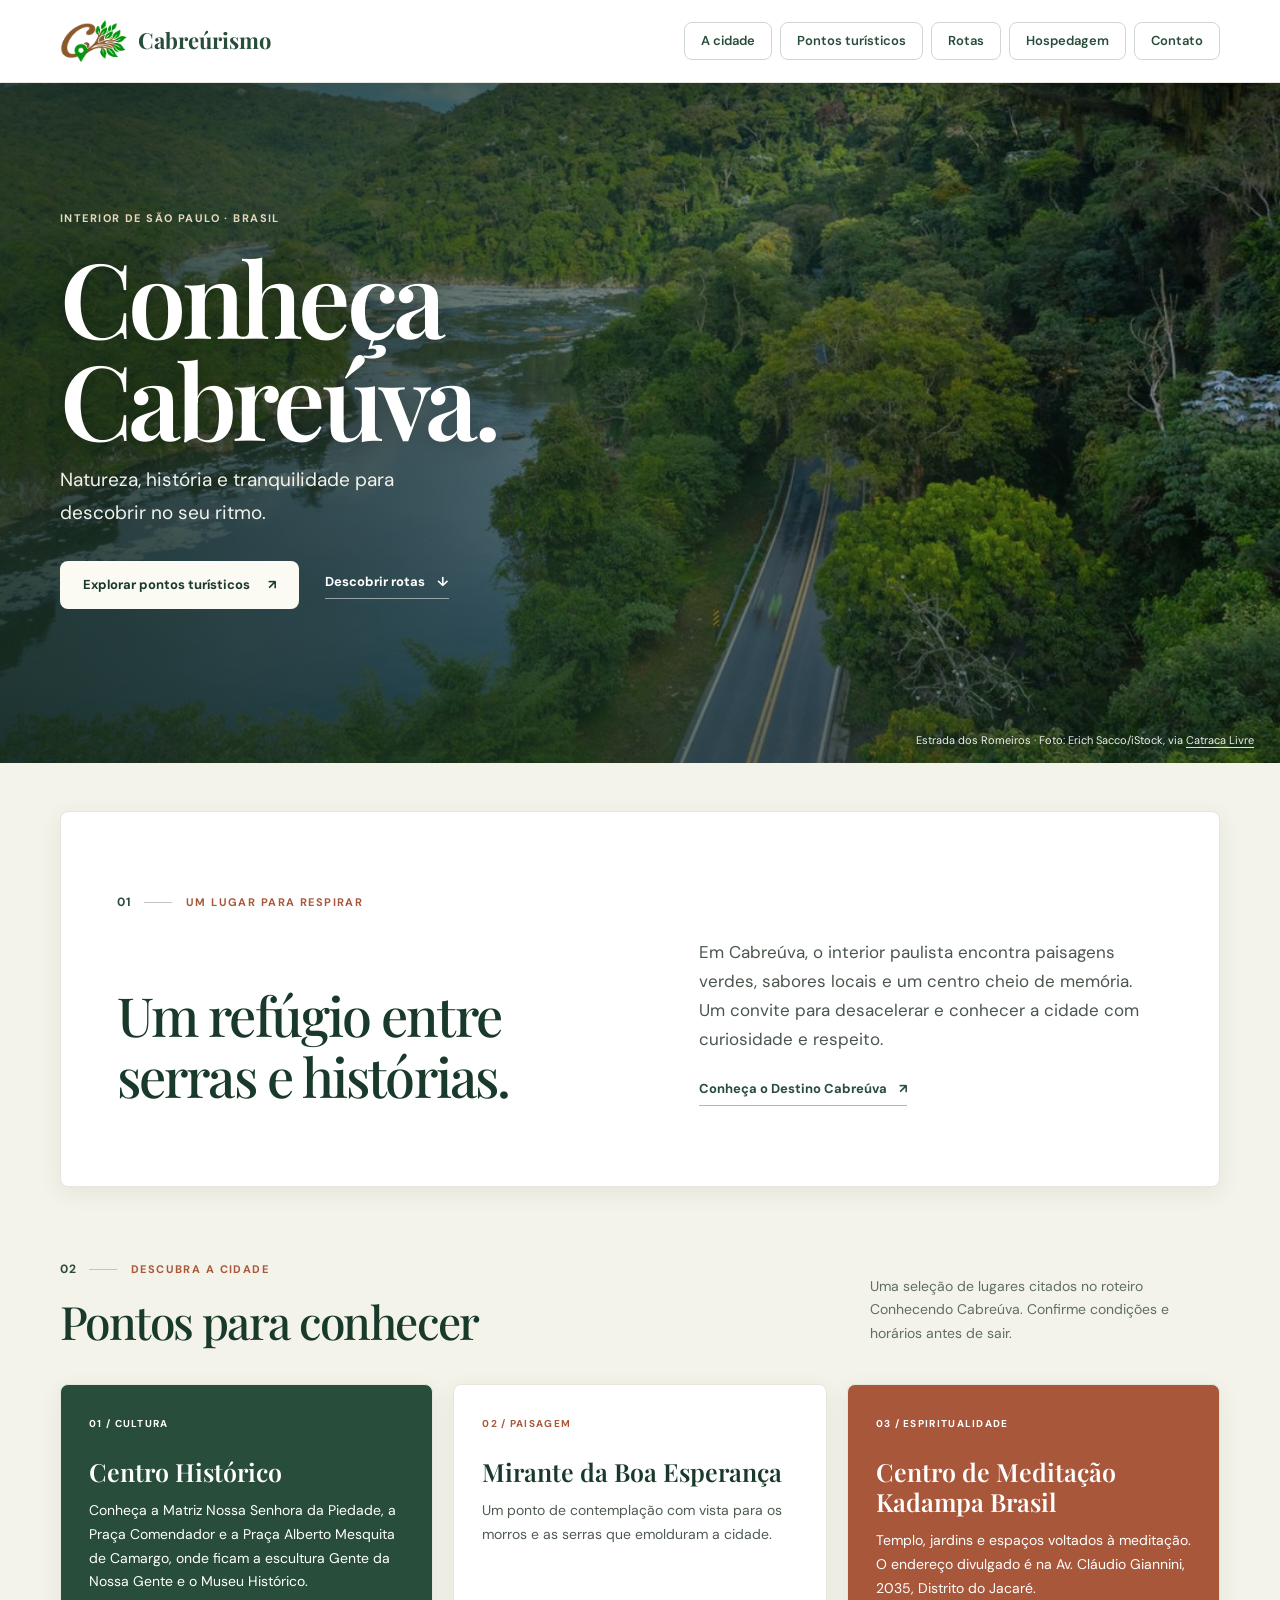
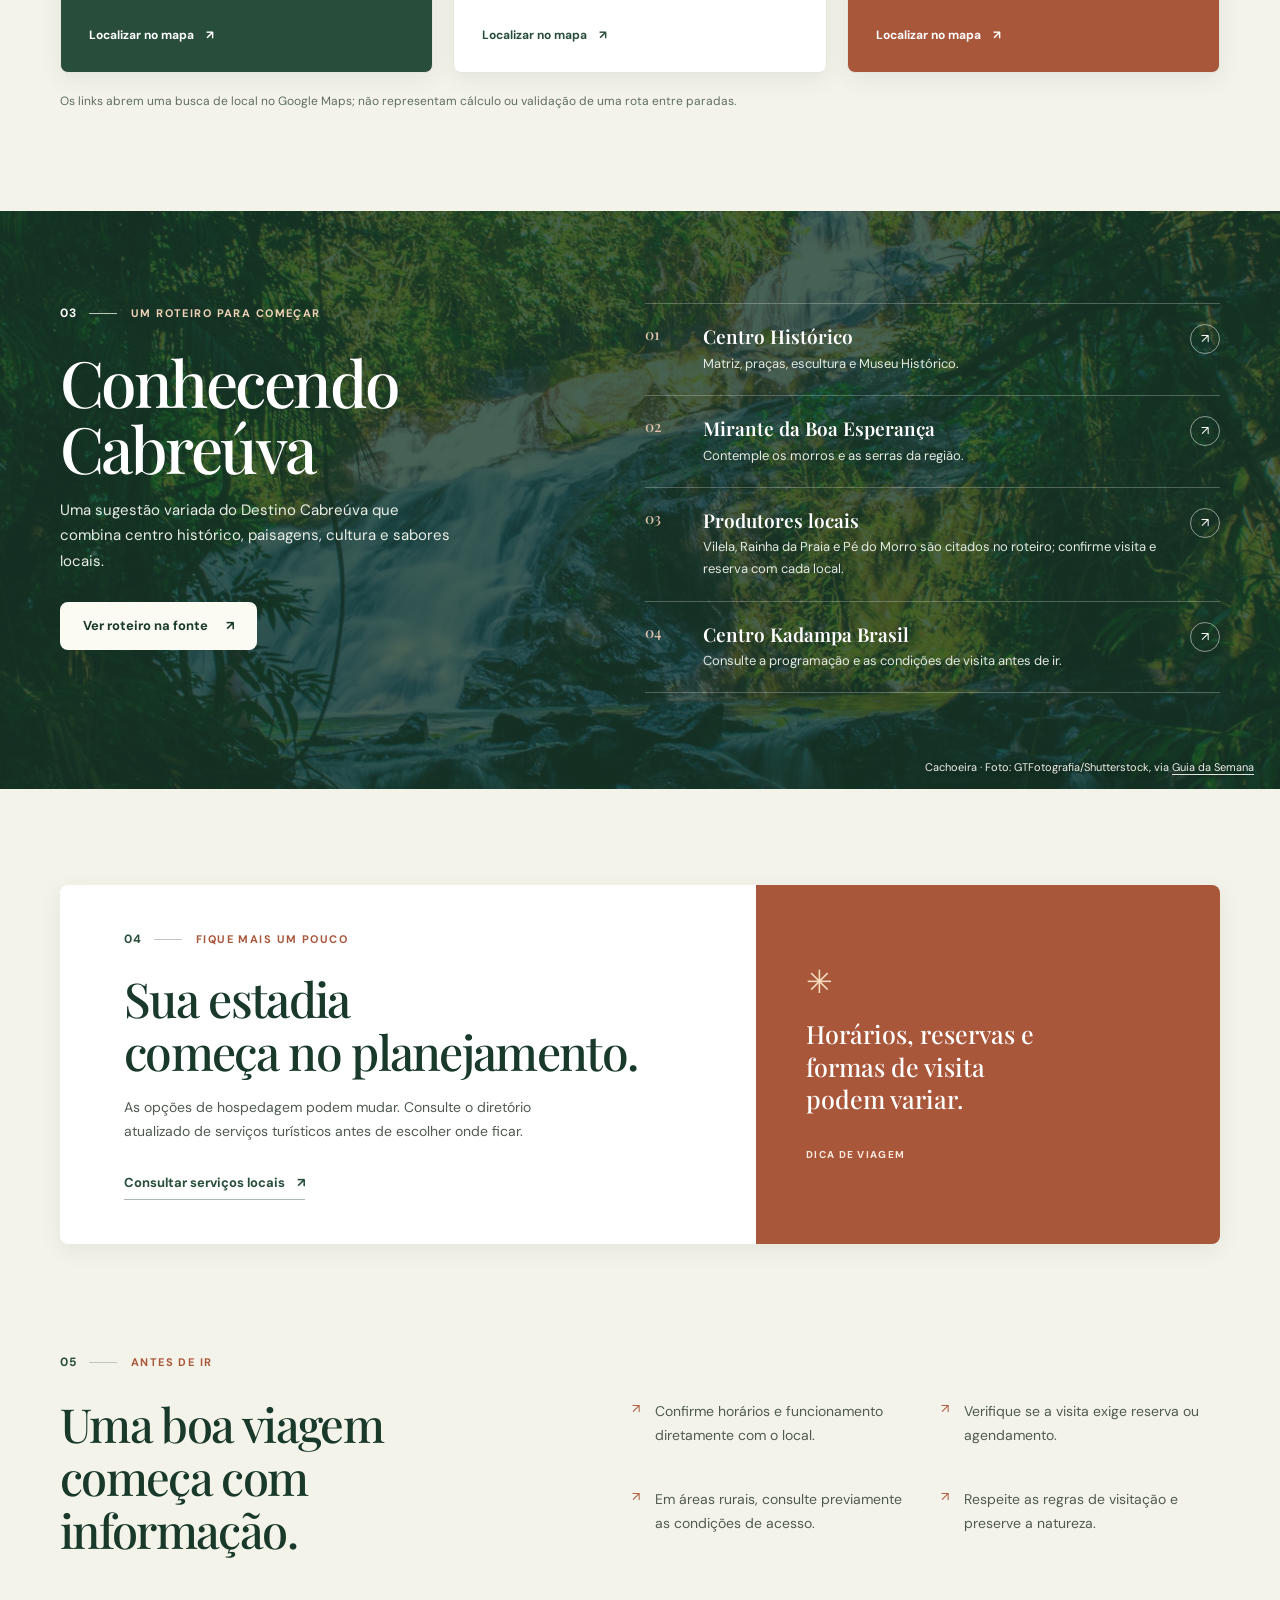
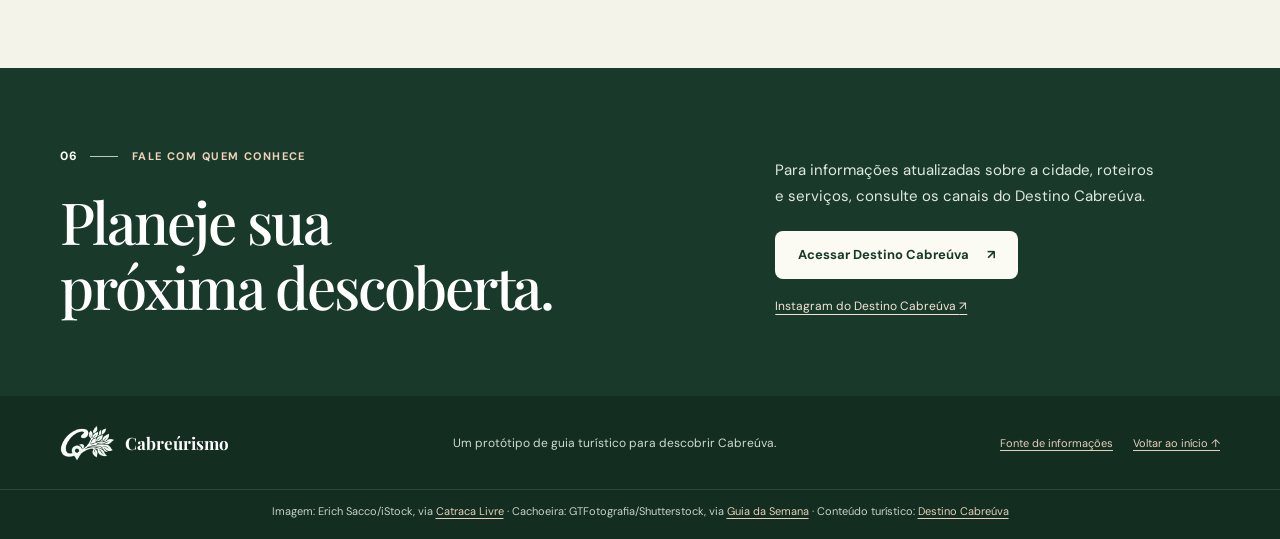
==== index.html @ c3383c12 "primeiro commit" ====
<!doctype html>
<html lang="pt-BR">
  <head>
    <meta charset="utf-8">
    <meta name="viewport" content="width=device-width, initial-scale=1">
    <meta name="theme-color" content="#284d3b">
    <meta name="description" content="Descubra pontos turísticos, paisagens e roteiros para conhecer Cabreúva, no interior de São Paulo.">
    <meta property="og:type" content="website">
    <meta property="og:title" content="Cabreurismo — conheça Cabreúva">
    <meta property="og:description" content="Um guia simples para explorar a natureza, a cultura e os roteiros de Cabreúva.">
    <title>Cabreúrismo — conheça Cabreúva</title>
    <link href="https://cdn.jsdelivr.net/npm/bootstrap@5.3.3/dist/css/bootstrap.min.css" rel="stylesheet">
    <link rel="stylesheet" href="style.css">
  </head>
  <body>
    <a class="skip-link" href="#conteudo">Pular para o conteúdo</a>

    <header class="site-header" id="inicio">
  <div class="header-inner">
    <a class="brand" href="#inicio" aria-label="Cabreurismo — início">
      <img class="brand-logo" src="images/logocabreurismo.png" alt="">
      <span>Cabreúrismo</span>
    </a>

    <nav class="main-nav" aria-label="Navegação principal">
      <a class="btn btn-forest" href="#cidade">A cidade</a>
      <a class="btn btn-forest" href="#atrativos">Pontos turísticos</a>
      <a class="btn btn-forest" href="#roteiros">Rotas</a>
      <a class="btn btn-forest" href="#hospedagem">Hospedagem</a>
      <a class="btn btn-forest" href="#contato">Contato</a>
    </nav>
  </div>
</header>

    <main id="conteudo">
      <section class="hero" aria-labelledby="hero-title">
        <img class="hero-image" src="images/estrada-dos-romeiros-cabreuva.jpg.jpeg" alt="Vista aérea da Estrada dos Romeiros atravessando uma paisagem verde de Cabreúva" fetchpriority="high">
        <div class="hero-shade" aria-hidden="true"></div>
        <div class="hero-copy">
          <p class="eyebrow eyebrow-light">Interior de São Paulo · Brasil</p>
          <h1 id="hero-title">Conheça<br>Cabreúva.</h1>
          <p class="hero-description">Natureza, história e tranquilidade para descobrir no seu ritmo.</p>
          <div class="hero-actions">
            <a class="button button-light" href="#atrativos">Explorar pontos turísticos <span aria-hidden="true">↗</span></a>
            <a class="text-link text-link-light" href="#roteiros">Descobrir rotas <span aria-hidden="true">↓</span></a>
          </div>
        </div>
        <p class="photo-credit">Estrada dos Romeiros · Foto: Erich Sacco/iStock, via <a href="https://catracalivre.com.br/viagem-livre/cidade-no-interior-de-sp-se-destaca-por-suas-belezas-naturais-tranquilidade-e-bom-custo-de-vida/" target="_blank" rel="noreferrer">Catraca Livre</a></p>
      </section>

      <section class="intro section-wrap" id="cidade" aria-labelledby="city-title">
        <div class="section-kicker"><span>01</span><span>Um lugar para respirar</span></div>
        <div class="intro-grid">
          <h2 id="city-title">Um refúgio entre<br>serras e histórias.</h2>
          <div class="intro-copy">
            <p>Em Cabreúva, o interior paulista encontra paisagens verdes, sabores locais e um centro cheio de memória. Um convite para desacelerar e conhecer a cidade com curiosidade e respeito.</p>
            <a class="text-link" href="https://destinocabreuva.com/" target="_blank" rel="noreferrer">Conheça o Destino Cabreúva <span aria-hidden="true">↗</span></a>
          </div>
        </div>
      </section>

      <section class="attractions section-wrap" id="atrativos" aria-labelledby="attractions-title">
        <div class="section-heading">
          <div>
            <div class="section-kicker"><span>02</span><span>Descubra a cidade</span></div>
            <h2 id="attractions-title">Pontos para conhecer</h2>
          </div>
          <p>Uma seleção de lugares citados no roteiro Conhecendo Cabreúva. Confirme condições e horários antes de sair.</p>
        </div>

        <div class="attraction-grid">
          <article class="place-card place-card-featured">
            <span class="place-number">01 / CULTURA</span>
            <h3>Centro Histórico</h3>
            <p>Conheça a Matriz Nossa Senhora da Piedade, a Praça Comendador e a Praça Alberto Mesquita de Camargo, onde ficam a escultura Gente da Nossa Gente e o Museu Histórico.</p>
            <a class="card-link" href="https://www.google.com/maps/search/?api=1&query=Centro+Hist%C3%B3rico+de+Cabre%C3%BAva+SP" target="_blank" rel="noreferrer">Localizar no mapa <span aria-hidden="true">↗</span></a>
          </article>
          <article class="place-card place-card-sage">
            <span class="place-number">02 / PAISAGEM</span>
            <h3>Mirante da Boa Esperança</h3>
            <p>Um ponto de contemplação com vista para os morros e as serras que emolduram a cidade.</p>
            <a class="card-link" href="https://www.google.com/maps/search/?api=1&query=Mirante+da+Boa+Esperan%C3%A7a+Cabre%C3%BAva+SP" target="_blank" rel="noreferrer">Localizar no mapa <span aria-hidden="true">↗</span></a>
          </article>
          <article class="place-card place-card-clay">
            <span class="place-number">03 / ESPIRITUALIDADE</span>
            <h3>Centro de Meditação Kadampa Brasil</h3>
            <p>Templo, jardins e espaços voltados à meditação. O endereço divulgado é na Av. Cláudio Giannini, 2035, Distrito do Jacaré.</p>
            <a class="card-link" href="https://www.google.com/maps/search/?api=1&query=Centro+de+Medita%C3%A7%C3%A3o+Kadampa+Brasil+Cabre%C3%BAva" target="_blank" rel="noreferrer">Localizar no mapa <span aria-hidden="true">↗</span></a>
          </article>
        </div>
        <p class="section-note">Os links abrem uma busca de local no Google Maps; não representam cálculo ou validação de uma rota entre paradas.</p>
      </section>

      <section class="route-section" id="roteiros" aria-labelledby="route-title">
        <div class="section-wrap route-wrap">
          <div class="route-heading">
            <div class="section-kicker section-kicker-light"><span>03</span><span>Um roteiro para começar</span></div>
            <h2 id="route-title">Conhecendo<br>Cabreúva</h2>
            <p>Uma sugestão variada do Destino Cabreúva que combina centro histórico, paisagens, cultura e sabores locais.</p>
            <a class="button button-light" href="https://destinocabreuva.com/roteiro-conhecendo-cabreuva/" target="_blank" rel="noreferrer">Ver roteiro na fonte <span aria-hidden="true">↗</span></a>
          </div>
          <ol class="route-stops">
            <li><span class="stop-index">01</span><div><h3>Centro Histórico</h3><p>Matriz, praças, escultura e Museu Histórico.</p></div><a href="https://www.google.com/maps/search/?api=1&query=Centro+Hist%C3%B3rico+de+Cabre%C3%BAva+SP" target="_blank" rel="noreferrer" aria-label="Localizar Centro Histórico de Cabreúva no Google Maps">↗</a></li>
            <li><span class="stop-index">02</span><div><h3>Mirante da Boa Esperança</h3><p>Contemple os morros e as serras da região.</p></div><a href="https://www.google.com/maps/search/?api=1&query=Mirante+da+Boa+Esperan%C3%A7a+Cabre%C3%BAva+SP" target="_blank" rel="noreferrer" aria-label="Localizar Mirante da Boa Esperança no Google Maps">↗</a></li>
            <li><span class="stop-index">03</span><div><h3>Produtores locais</h3><p>Vilela, Rainha da Praia e Pé do Morro são citados no roteiro; confirme visita e reserva com cada local.</p></div><a href="https://destinocabreuva.com/roteiro-conhecendo-cabreuva/" target="_blank" rel="noreferrer" aria-label="Consultar informações dos produtores locais no roteiro original">↗</a></li>
            <li><span class="stop-index">04</span><div><h3>Centro Kadampa Brasil</h3><p>Consulte a programação e as condições de visita antes de ir.</p></div><a href="https://www.google.com/maps/search/?api=1&query=Centro+de+Medita%C3%A7%C3%A3o+Kadampa+Brasil+Cabre%C3%BAva" target="_blank" rel="noreferrer" aria-label="Localizar Centro de Meditação Kadampa Brasil no Google Maps">↗</a></li>
          </ol>
         </div>
       <p class="photo-credit">Cachoeira · Foto: GTFotografia/Shutterstock, via <a href="https://www.guiadasemana.com.br/viagens-nacionais/galeria/cabreuva-80-km-sao-paulo-destino-bate-e-volta" target="_blank" rel="noreferrer">Guia da Semana</a></p>
      </section>

      <section class="stay section-wrap" id="hospedagem" aria-labelledby="stay-title">
        <div class="stay-card">
          <div class="stay-copy">
            <div class="section-kicker"><span>04</span><span>Fique mais um pouco</span></div>
            <h2 id="stay-title">Sua estadia<br>começa no planejamento.</h2>
            <p>As opções de hospedagem podem mudar. Consulte o diretório atualizado de serviços turísticos antes de escolher onde ficar.</p>
            <a class="text-link" href="https://destinocabreuva.com/servicos-2/" target="_blank" rel="noreferrer">Consultar serviços locais <span aria-hidden="true">↗</span></a>
          </div>
          <div class="stay-aside" aria-label="Lembrete para planejar a hospedagem">
            <span class="stay-symbol" aria-hidden="true">✳</span>
            <p>Horários, reservas e formas de visita podem variar.</p>
            <span class="stay-caption">DICA DE VIAGEM</span>
          </div>
        </div>
      </section>

      <section class="visit-tips section-wrap" aria-labelledby="tips-title">
        <div class="section-kicker"><span>05</span><span>Antes de ir</span></div>
        <div class="tips-grid">
          <h2 id="tips-title">Uma boa viagem começa com informação.</h2>
          <ul>
            <li>Confirme horários e funcionamento diretamente com o local.</li>
            <li>Verifique se a visita exige reserva ou agendamento.</li>
            <li>Em áreas rurais, consulte previamente as condições de acesso.</li>
            <li>Respeite as regras de visitação e preserve a natureza.</li>
          </ul>
        </div>
      </section>

      <section class="contact-section" id="contato" aria-labelledby="contact-title">
        <div class="section-wrap contact-inner">
          <div>
            <div class="section-kicker section-kicker-light"><span>06</span><span>Fale com quem conhece</span></div>
            <h2 id="contact-title">Planeje sua<br>próxima descoberta.</h2>
          </div>
          <div class="contact-copy">
            <p>Para informações atualizadas sobre a cidade, roteiros e serviços, consulte os canais do Destino Cabreúva.</p>
            <a class="button button-light" href="https://destinocabreuva.com/" target="_blank" rel="noreferrer">Acessar Destino Cabreúva <span aria-hidden="true">↗</span></a>
            <a class="contact-social" href="https://instagram.com/destinocabreuva" target="_blank" rel="noreferrer">Instagram do Destino Cabreúva <span aria-hidden="true">↗</span></a>
          </div>
        </div>
      </section>
    </main>

    <footer class="site-footer">
      <div class="footer-inner">
        <a class="brand brand-footer" href="#inicio"><img class="brand-logo" src="images/logorodape.png" alt=""><span>Cabreúrismo</span></a>
        <p>Um protótipo de guia turístico para descobrir Cabreúva.</p>
        <div class="footer-links"><a href="https://destinocabreuva.com/" target="_blank" rel="noreferrer">Fonte de informações</a><a href="#inicio">Voltar ao início ↑</a></div>
      </div>
      <p class="footer-credit">Imagem: Erich Sacco/iStock, via <a href="https://catracalivre.com.br/viagem-livre/cidade-no-interior-de-sp-se-destaca-por-suas-belezas-naturais-tranquilidade-e-bom-custo-de-vida/" target="_blank" rel="noreferrer">Catraca Livre</a> · Cachoeira: GTFotografia/Shutterstock, via <a href="https://www.guiadasemana.com.br/viagens-nacionais/galeria/cabreuva-80-km-sao-paulo-destino-bate-e-volta" target="_blank" rel="noreferrer">Guia da Semana</a> · Conteúdo turístico: <a href="https://destinocabreuva.com/" target="_blank" rel="noreferrer">Destino Cabreúva</a></p>
    </footer>
  </body>
</html>
---- style.css ----
@import url('https://fonts.googleapis.com/css2?family=DM+Sans:wght@400;500;600;700&family=Playfair+Display:wght@500;600;700&display=swap');

:root {
  color-scheme: light;
  --forest: #284d3b;
  --forest-deep: #193a2b;
  --leaf: #ffffff;
  --cream: #ffffff;
  --paper: #f4f3ea;
  --clay: #a9573b;
  --ink: #242c25;
  --muted: #5f6e61;
  --line: #e6e6dd;
  --serif: 'Playfair Display', Georgia, serif;
  --sans: 'DM Sans', Arial, sans-serif;
  --content: 1160px;
  --radius: 8px;
  --shadow: 0 6px 22px rgb(25 58 43 / 8%);
}

* { box-sizing: border-box; }
html { scroll-behavior: smooth; scroll-padding-top: 88px; }
body { margin: 0; color: var(--ink); background: var(--paper); font-family: var(--sans); line-height: 1.7; }
a { color: inherit; }
a:focus-visible { outline: 3px solid #d78b65; outline-offset: 4px; border-radius: 3px; }
::selection { color: white; background: #284d3b; }

.skip-link { position: absolute; z-index: 20; top: 8px; left: 8px; padding: 10px 14px; transform: translateY(-160%); color: white; background: var(--forest-deep); }
.skip-link:focus { transform: translateY(0); }
.site-header { position: sticky; top: 0; z-index: 5; background: #fff; border-bottom: 1px solid var(--line); box-shadow: 0 2px 14px rgb(25 58 43 / 8%); }
.header-inner, .section-wrap, .footer-inner { width: min(var(--content), calc(100% - 64px)); margin-inline: auto; }
.header-inner { min-height: 82px; display: flex; align-items: center; justify-content: space-between; gap: 36px; }
.brand { display: inline-flex; align-items: center; gap: 10px; color: var(--forest); text-decoration: none; font-family: var(--serif); font-size: 22px; font-weight: 700; white-space: nowrap; }
.brand-mark { display: grid; width: 35px; height: 35px; place-items: center; border: 1px solid var(--forest); border-radius: 50% 50% 50% 8px; font-family: var(--sans); font-size: 17px; font-weight: 600; }
.brand-logo { height: 44px; width: auto; }
.brand-footer .brand-logo { height: 36px; }
.main-nav { display: flex; align-items: center; justify-content: flex-end; gap: 8px; }

.hero { position: relative; display: flex; min-height: min(680px, 76vw); align-items: center; overflow: hidden; color: white; background: var(--forest-deep); isolation: isolate; }
.hero-image, .hero-shade { position: absolute; z-index: -1; inset: 0; width: 100%; height: 100%; }
.hero-image { object-fit: cover; object-position: center 50%; }
.hero-shade { background: linear-gradient(90deg, rgb(16 38 28 / 84%) 0%, rgb(23 48 36 / 62%) 42%, rgb(23 48 36 / 12%) 100%), linear-gradient(0deg, rgb(14 32 24 / 28%), transparent 38%); }
.hero-copy { width: min(var(--content), calc(100% - 64px)); margin: 28px auto 42px; padding-bottom: 14px; }
.eyebrow, .section-kicker, .place-number, .stay-caption { text-transform: uppercase; letter-spacing: .13em; font-size: 11px; font-weight: 700; }
.eyebrow-light { color: #e7d9bf; }
.hero h1 { margin: 17px 0 16px; font: 600 clamp(58px, 8.2vw, 104px)/.98 var(--serif); letter-spacing: -.045em; text-shadow: 0 2px 20px rgb(0 0 0 / 25%); }
.hero-description { max-width: 420px; margin: 0; color: #f2f3ed; font-size: 19px; }
.hero-actions { display: flex; align-items: center; gap: 26px; margin-top: 32px; }
.button { display: inline-flex; min-height: 48px; align-items: center; justify-content: center; gap: 18px; padding: 0 22px; border: 1px solid transparent; border-radius: var(--radius); font-size: 13px; font-weight: 700; text-decoration: none; transition: background .2s ease, color .2s ease, transform .2s ease; }
.button:hover { transform: translateY(-2px); }
.button-light { color: var(--forest-deep); background: #fbfaf3; }
.button-light:hover { background: #e5ebdf; }
.text-link { display: inline-flex; align-items: center; gap: 12px; color: #284d3b; font-size: 13px; font-weight: 700; text-decoration: none; border-bottom: 1px solid #aab8ad; padding-bottom: 5px; }
.text-link:hover, .card-link:hover { color: var(--clay); }
.text-link-light { color: white; border-color: rgb(255 255 255 / 50%); }
.photo-credit { position: absolute; right: 26px; bottom: 13px; margin: 0; color: #f0f0e9; font-size: 11px; text-shadow: 0 1px 5px #152a20; }
.photo-credit a { color: inherit; text-underline-offset: 3px; }

.intro { margin-top: 48px; padding: 80px 56px; background: #fff; border: 1px solid var(--line); border-radius: var(--radius); box-shadow: var(--shadow); }
.section-kicker { display: flex; align-items: center; gap: 14px; color: var(--clay); }
.section-kicker span:first-child { color: #284d3b; font-size: 12px; }
.section-kicker span:first-child::after { content: ''; display: inline-block; width: 28px; height: 1px; margin: 0 0 3px 11px; background: #bdc7bc; }
.intro-grid { display: grid; grid-template-columns: 1.04fr .96fr; align-items: end; gap: 80px; margin-top: 26px; }
h2, h3, p { overflow-wrap: break-word; }
.intro h2, .section-heading h2, .stay h2, .visit-tips h2, .contact-section h2 { margin: 0; font: 500 clamp(35px, 4.5vw, 54px)/1.12 var(--serif); letter-spacing: -.035em; color: var(--forest-deep); }
.contact-section h2 { color: #fff; }
.intro-copy p { max-width: 500px; margin: 0 0 20px; color: #4a564d; font-size: 17px; }

.attractions { padding-block: 72px 100px; }
.section-heading { display: flex; align-items: end; justify-content: space-between; gap: 48px; margin-bottom: 36px; }
.section-heading h2 { margin-top: 17px; font-size: clamp(34px, 4vw, 46px); }
.section-heading > p { max-width: 350px; margin: 0 0 2px; color: var(--muted); font-size: 14px; }
.attraction-grid { display: grid; grid-template-columns: repeat(3, minmax(0, 1fr)); gap: 20px; }
.place-card { display: flex; min-height: 285px; flex-direction: column; align-items: flex-start; padding: 30px 28px 26px; border: 1px solid #e6e6dd; border-radius: var(--radius); background: var(--cream); box-shadow: var(--shadow); transition: transform .2s, box-shadow .2s; }
.place-card:hover { transform: translateY(-4px); box-shadow: 0 12px 30px rgb(25 58 43 / 14%); }
.place-card-sage { background: #fff; }
.place-card-clay { background: #a9573b; }
.place-card-featured { background: #284d3b; }
.place-number { color: var(--clay); font-size: 10px; }
.place-card h3 { margin: 25px 0 12px; color: var(--forest-deep); font: 600 25px/1.2 var(--serif); }
.place-card p { margin: 0 0 25px; color: #4f5b51; font-size: 14px; }
.card-link { display: inline-flex; gap: 12px; align-items: center; margin-top: auto; color: var(--forest); font-size: 12px; font-weight: 700; text-decoration: none; }
.place-card-featured h3, .place-card-featured p, .place-card-featured span, .place-card-featured .card-link,
.place-card-clay h3, .place-card-clay p, .place-card-clay span, .place-card-clay .card-link { color: #fff; }
.place-card-featured .card-link:hover, .place-card-clay .card-link:hover { color: #f6ded0; }
.section-note { margin: 18px 0 0; color: var(--muted); font-size: 12px; }

.route-section { position: relative; color: white; background: linear-gradient(rgb(25 58 43 / 80%), rgb(25 58 43 / 80%)), url('images/56139_fazenda-guaxinduva.webp') center / cover; }
.route-wrap { display: grid; grid-template-columns: .9fr 1.1fr; gap: clamp(56px, 9vw, 120px); padding-block: 92px 96px; }
.section-kicker-light { color: #f0d2b8; }
.section-kicker-light span:first-child { color: #fff; }
.route-heading h2 { margin: 25px 0 16px; font: 500 clamp(42px, 5.2vw, 64px)/1.04 var(--serif); letter-spacing: -.04em; color: #fff; }
.route-heading > p { max-width: 390px; margin: 0 0 28px; color: #e8eee5; font-size: 15px; }
.route-stops { margin: 0; padding: 0; list-style: none; }
.route-stops li { display: grid; grid-template-columns: 42px 1fr 30px; gap: 16px; align-items: start; padding: 20px 0; border-bottom: 1px solid rgb(255 255 255 / 25%); }
.route-stops li:first-child { border-top: 1px solid rgb(255 255 255 / 25%); }
.stop-index { color: #e2c5ab; font: 500 15px var(--serif); }
.route-stops h3 { margin: 0 0 4px; font: 600 19px/1.3 var(--serif); }
.route-stops p { margin: 0; color: #e2e9e0; font-size: 13px; }
.route-stops li > a { display: grid; width: 30px; height: 30px; place-items: center; color: white; border: 1px solid rgb(255 255 255 / 50%); border-radius: 50%; text-decoration: none; font-size: 13px; transition: background .2s, color .2s; }
.route-stops li > a:hover { color: var(--forest-deep); background: white; }

.stay { padding-block: 96px; }
.stay-card { display: grid; grid-template-columns: 1.2fr .8fr; min-height: 310px; overflow: hidden; border-radius: var(--radius); background: var(--cream); box-shadow: var(--shadow); }
.stay-copy { padding: 44px clamp(26px, 5vw, 65px); }
.stay h2 { margin-top: 22px; font-size: clamp(32px, 4.2vw, 48px); }
.stay-copy > p { max-width: 470px; margin: 17px 0 24px; color: #4f5b51; font-size: 14px; }
.stay-aside { display: flex; flex-direction: column; justify-content: center; padding: 42px clamp(24px, 4vw, 50px); color: white; background: var(--clay); }
.stay-symbol { color: #f6ddc0; font-size: 32px; line-height: 1; }
.stay-aside p { max-width: 260px; margin: 20px 0 30px; font: 500 25px/1.3 var(--serif); }
.stay-caption { color: #fbe9dd; font-size: 10px; }

.visit-tips { padding-block: 12px 112px; }
.tips-grid { display: grid; grid-template-columns: .9fr 1.1fr; gap: 90px; margin-top: 26px; }
.visit-tips h2 { max-width: 430px; font-size: clamp(34px, 4vw, 47px); }
.tips-grid ul { display: grid; grid-template-columns: 1fr 1fr; gap: 18px 30px; margin: 0; padding: 0; list-style: none; }
.tips-grid li { position: relative; padding: 2px 0 0 23px; color: #4f5b51; font-size: 14px; }
.tips-grid li::before { content: '↗'; position: absolute; top: 0; left: 0; color: var(--clay); font-size: 13px; }

.contact-section { color: white; background: var(--forest-deep); }
.contact-inner { display: grid; grid-template-columns: 1fr .7fr; gap: 80px; padding-block: 78px; }
.contact-section h2 { margin-top: 22px; font-size: clamp(38px, 5vw, 58px); }
.contact-copy { align-self: end; padding-bottom: 2px; }
.contact-copy p { max-width: 390px; margin: 0 0 22px; color: #e1e8df; font-size: 15px; }
.contact-social { display: block; width: fit-content; margin-top: 17px; color: #f3e4d5; font-size: 12px; text-underline-offset: 4px; }
.site-footer { color: #e8eee5; background: #142d21; }
.footer-inner { display: flex; flex-wrap: wrap; align-items: center; justify-content: space-between; gap: 20px; min-height: 93px; }
.brand-footer { color: white; font-size: 17px; }
.brand-footer .brand-mark { width: 29px; height: 29px; border-color: #b2c8b4; font-size: 14px; }
.footer-inner > p { margin: 0; color: #cfdbcf; font-size: 12px; }
.footer-links { display: flex; gap: 20px; }
.footer-links a, .footer-credit a { color: #e4d0b9; font-size: 11px; text-underline-offset: 3px; }
.footer-credit { margin: 0; padding: 12px 24px 18px; border-top: 1px solid rgb(255 255 255 / 12%); color: #c7d2c6; text-align: center; font-size: 11px; }

@media (max-width: 820px) {
  .header-inner, .section-wrap, .footer-inner { width: min(100% - 42px, var(--content)); }
  .header-inner { min-height: 76px; flex-wrap: wrap; justify-content: center; gap: 8px 24px; padding-block: 13px; }
  .main-nav { justify-content: center; gap: 8px 10px; flex-wrap: wrap; }
  .hero-copy { width: min(100% - 42px, var(--content)); }
  .intro-grid { gap: 36px; }
  .section-heading { align-items: flex-start; flex-direction: column; gap: 15px; }
  .section-heading > p { max-width: 520px; }
  .attraction-grid { grid-template-columns: 1fr 1fr; }
  .place-card:last-child { grid-column: span 2; min-height: 230px; }
  .route-wrap { grid-template-columns: .85fr 1.15fr; gap: 42px; }
  .tips-grid { gap: 38px; }
  .contact-inner { gap: 40px; }
}

@media (max-width: 560px) {
  html { scroll-padding-top: 16px; }
  .header-inner, .section-wrap, .footer-inner { width: calc(100% - 36px); }
  .header-inner { justify-content: flex-start; gap: 13px; }
  .brand { font-size: 20px; }
  .main-nav { justify-content: flex-start; gap: 7px 8px; }
  .main-nav a { font-size: 12px; }
  .hero { min-height: 660px; min-height: min(660px, 150vw); align-items: center; }
  .hero-image { object-position: 56% center; }
  .hero-shade { background: linear-gradient(90deg, rgb(16 38 28 / 78%), rgb(16 38 28 / 24%)), linear-gradient(0deg, rgb(14 32 24 / 38%), transparent 65%); }
  .hero-copy { width: calc(100% - 36px); margin-top: 8px; }
  .hero h1 { font-size: clamp(58px, 17vw, 82px); }
  .hero-description { max-width: 310px; font-size: 16px; }
  .hero-actions { align-items: flex-start; flex-direction: column; gap: 17px; }
  .photo-credit { right: 12px; bottom: 9px; max-width: 90%; text-align: right; font-size: 10px; }
  .intro { margin-top: 24px; padding: 48px 20px; }
  .intro-grid { grid-template-columns: 1fr; gap: 20px; margin-top: 23px; }
  .intro h2, .section-heading h2, .stay h2, .visit-tips h2 { font-size: 37px; }
  .intro-copy p { font-size: 15px; }
  .attractions { padding-block: 48px 72px; }
  .attraction-grid { grid-template-columns: 1fr; gap: 14px; }
  .place-card, .place-card:last-child { grid-column: auto; min-height: 0; padding: 23px; }
  .place-card h3 { margin-top: 19px; }
  .route-wrap { grid-template-columns: 1fr; gap: 42px; padding-block: 70px; }
  .route-heading h2 { font-size: 53px; }
  .route-stops li { grid-template-columns: 34px 1fr 30px; gap: 11px; }
  .stay { padding-block: 68px; }
  .stay-card { grid-template-columns: 1fr; }
  .stay-copy { padding: 29px 23px 34px; }
  .stay-aside { min-height: 210px; padding: 27px 23px; }
  .stay-aside p { margin: 14px 0 20px; font-size: 22px; }
  .visit-tips { padding-block: 4px 76px; }
  .tips-grid { grid-template-columns: 1fr; gap: 21px; }
  .tips-grid ul { grid-template-columns: 1fr; gap: 13px; }
  .contact-inner { grid-template-columns: 1fr; gap: 26px; padding-block: 64px; }
  .contact-section h2 { font-size: 45px; }
  .footer-inner { align-items: flex-start; flex-direction: column; gap: 13px; padding-block: 24px; }
  .footer-links { flex-wrap: wrap; gap: 10px 18px; }
  .footer-credit { padding-inline: 18px; line-height: 1.7; }
}

@media (prefers-reduced-motion: reduce) {
  *, *::before, *::after { scroll-behavior: auto !important; transition-duration: .01ms !important; animation-duration: .01ms !important; animation-iteration-count: 1 !important; }
}

/* Botões do menu (Bootstrap) */
.btn-forest {
  --bs-btn-color: #284d3b;
  --bs-btn-border-color: #cfd8d0;
  --bs-btn-hover-color: #fff;
  --bs-btn-hover-bg: #284d3b;
  --bs-btn-hover-border-color: #284d3b;
  --bs-btn-active-color: #fff;
  --bs-btn-active-bg: #193a2b;
  --bs-btn-active-border-color: #193a2b;
  --bs-btn-border-radius: var(--radius);
}
.main-nav .btn { font-size: 13px; font-weight: 600; padding: 8px 16px; }
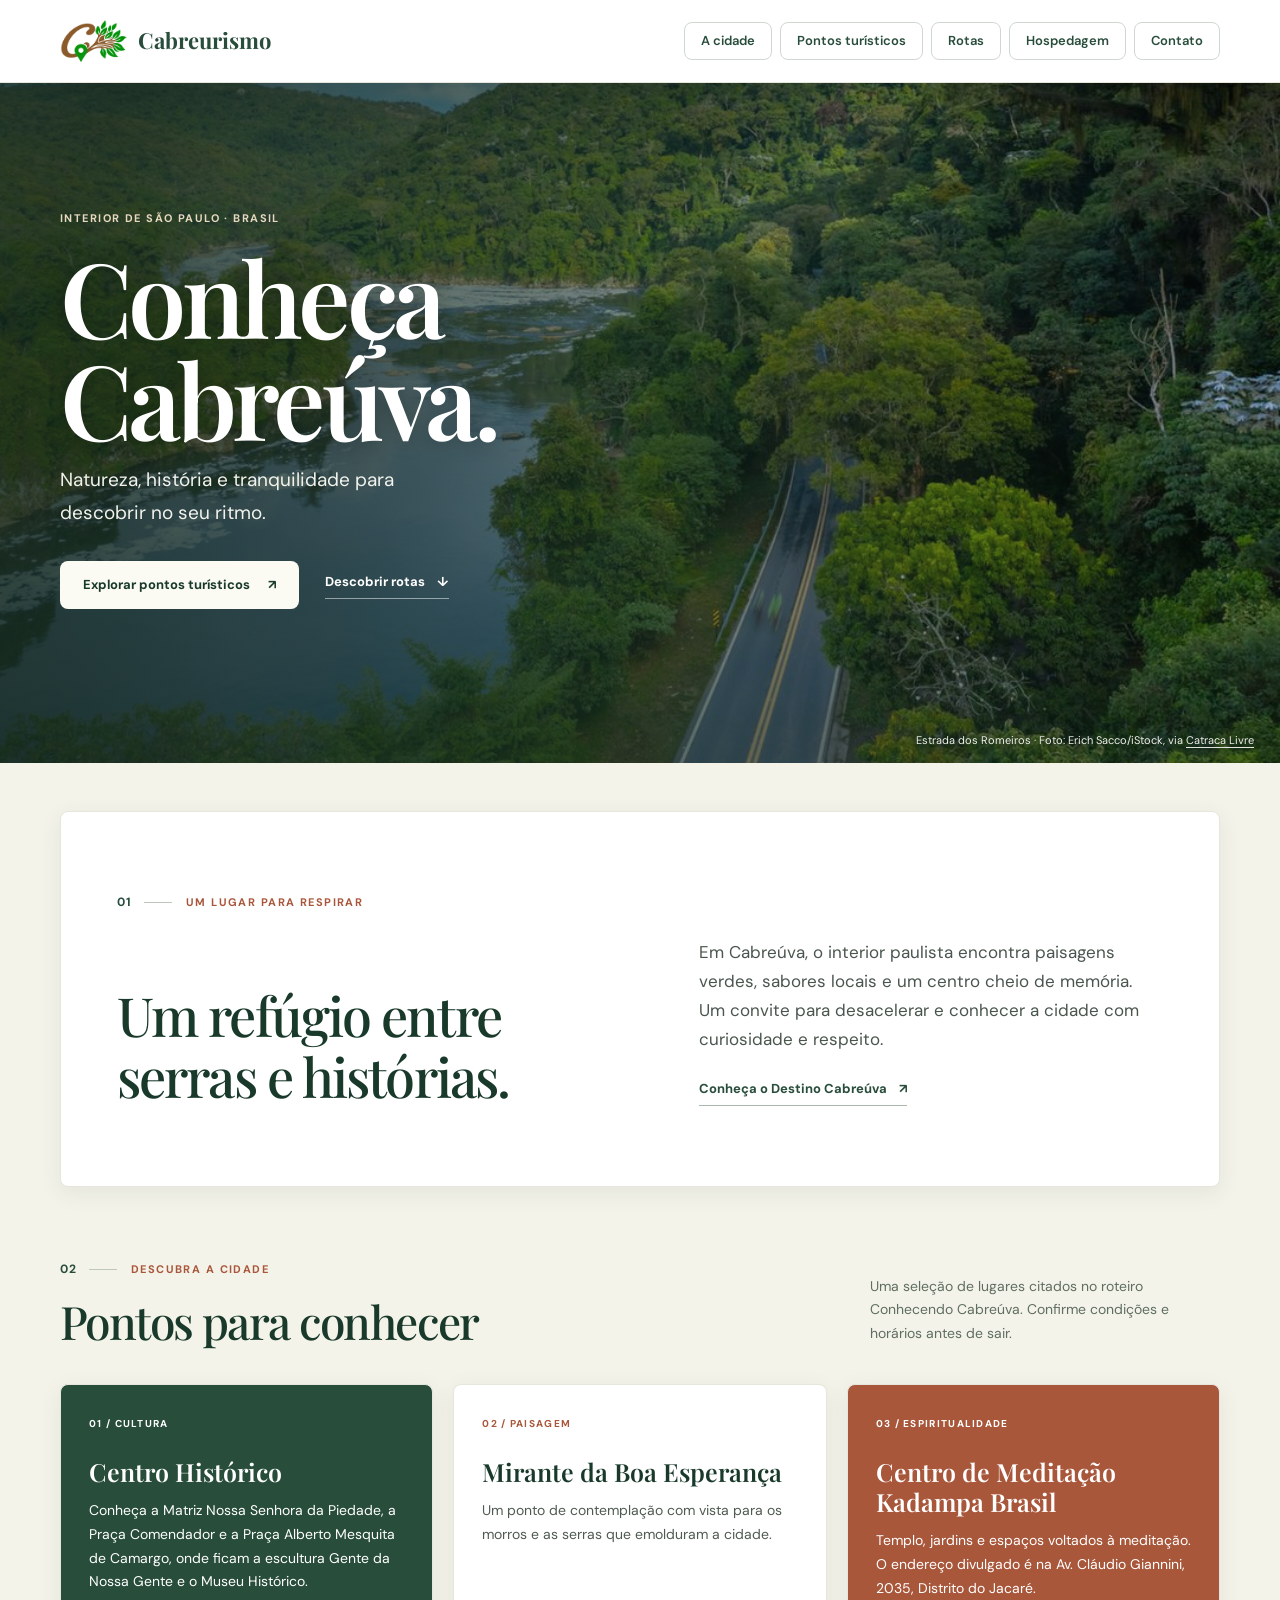
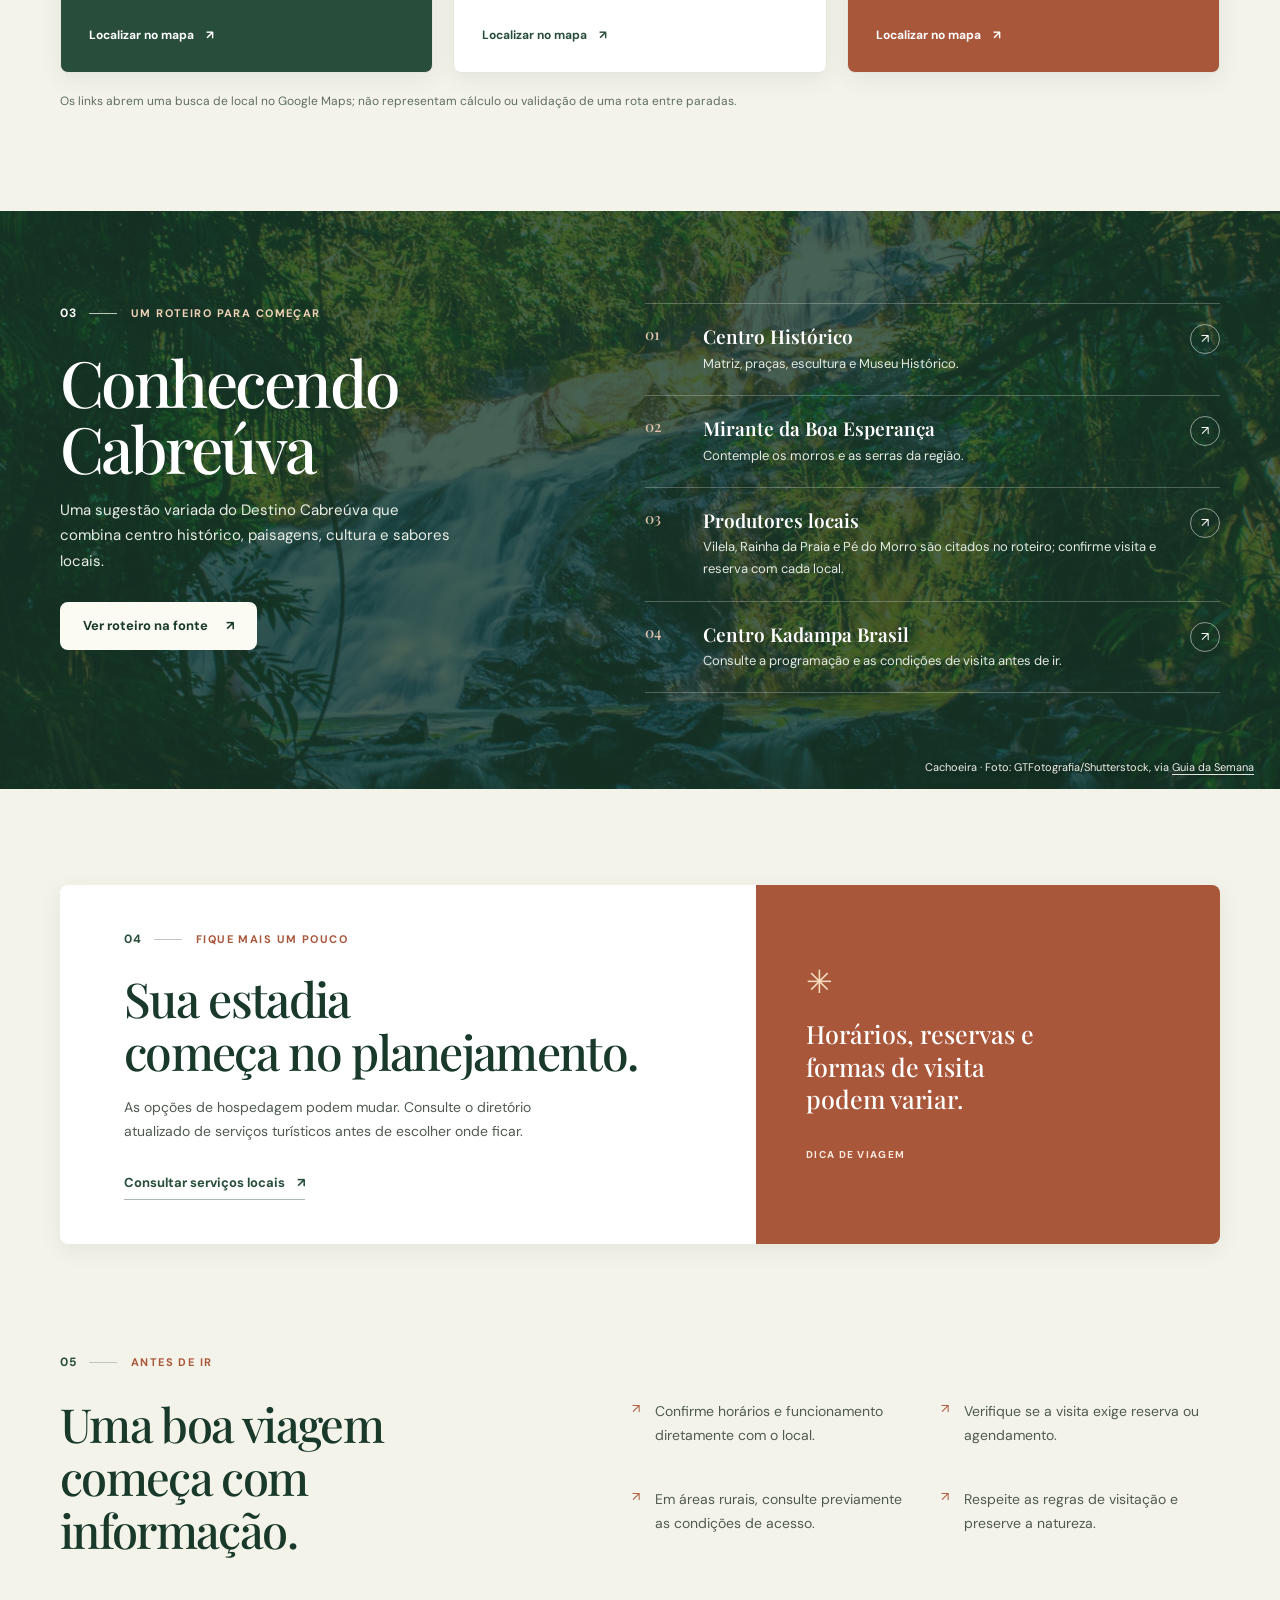
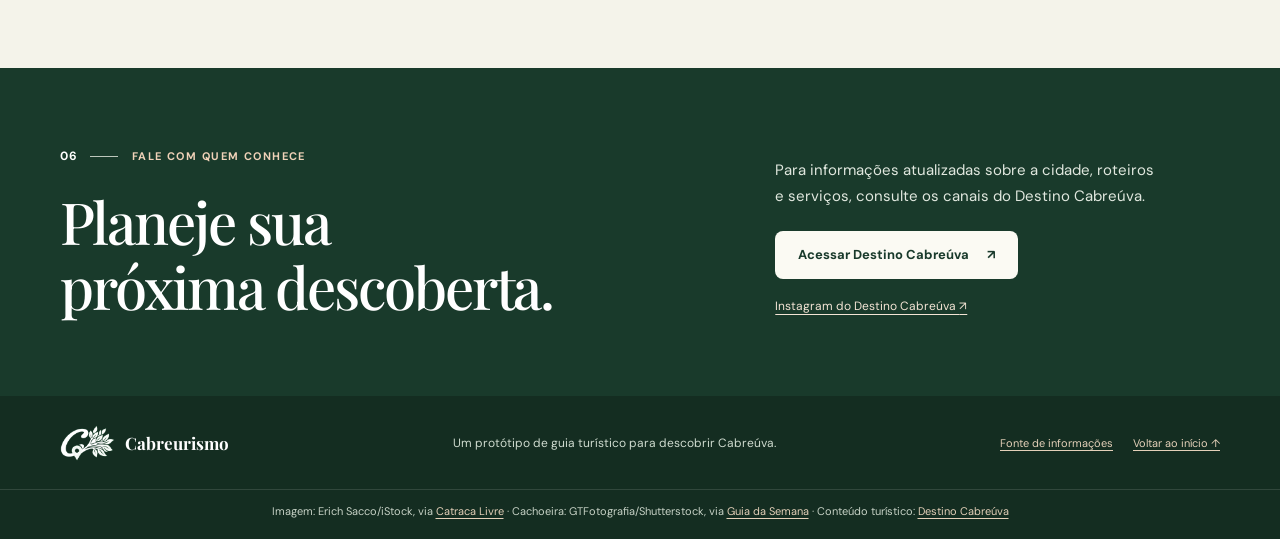
==== commit 4f5e85b5: "Update index.html" ====
--- a/index.html
+++ b/index.html
@@ -19,7 +19,7 @@
   <div class="header-inner">
     <a class="brand" href="#inicio" aria-label="Cabreurismo — início">
       <img class="brand-logo" src="images/logocabreurismo.png" alt="">
-      <span>Cabreúrismo</span>
+      <span>Cabreurismo</span>
     </a>
 
     <nav class="main-nav" aria-label="Navegação principal">
@@ -155,11 +155,11 @@
 
     <footer class="site-footer">
       <div class="footer-inner">
-        <a class="brand brand-footer" href="#inicio"><img class="brand-logo" src="images/logorodape.png" alt=""><span>Cabreúrismo</span></a>
+        <a class="brand brand-footer" href="#inicio"><img class="brand-logo" src="images/logorodape.png" alt=""><span>Cabreurismo</span></a>
         <p>Um protótipo de guia turístico para descobrir Cabreúva.</p>
         <div class="footer-links"><a href="https://destinocabreuva.com/" target="_blank" rel="noreferrer">Fonte de informações</a><a href="#inicio">Voltar ao início ↑</a></div>
       </div>
       <p class="footer-credit">Imagem: Erich Sacco/iStock, via <a href="https://catracalivre.com.br/viagem-livre/cidade-no-interior-de-sp-se-destaca-por-suas-belezas-naturais-tranquilidade-e-bom-custo-de-vida/" target="_blank" rel="noreferrer">Catraca Livre</a> · Cachoeira: GTFotografia/Shutterstock, via <a href="https://www.guiadasemana.com.br/viagens-nacionais/galeria/cabreuva-80-km-sao-paulo-destino-bate-e-volta" target="_blank" rel="noreferrer">Guia da Semana</a> · Conteúdo turístico: <a href="https://destinocabreuva.com/" target="_blank" rel="noreferrer">Destino Cabreúva</a></p>
     </footer>
   </body>
-</html>+</html>
